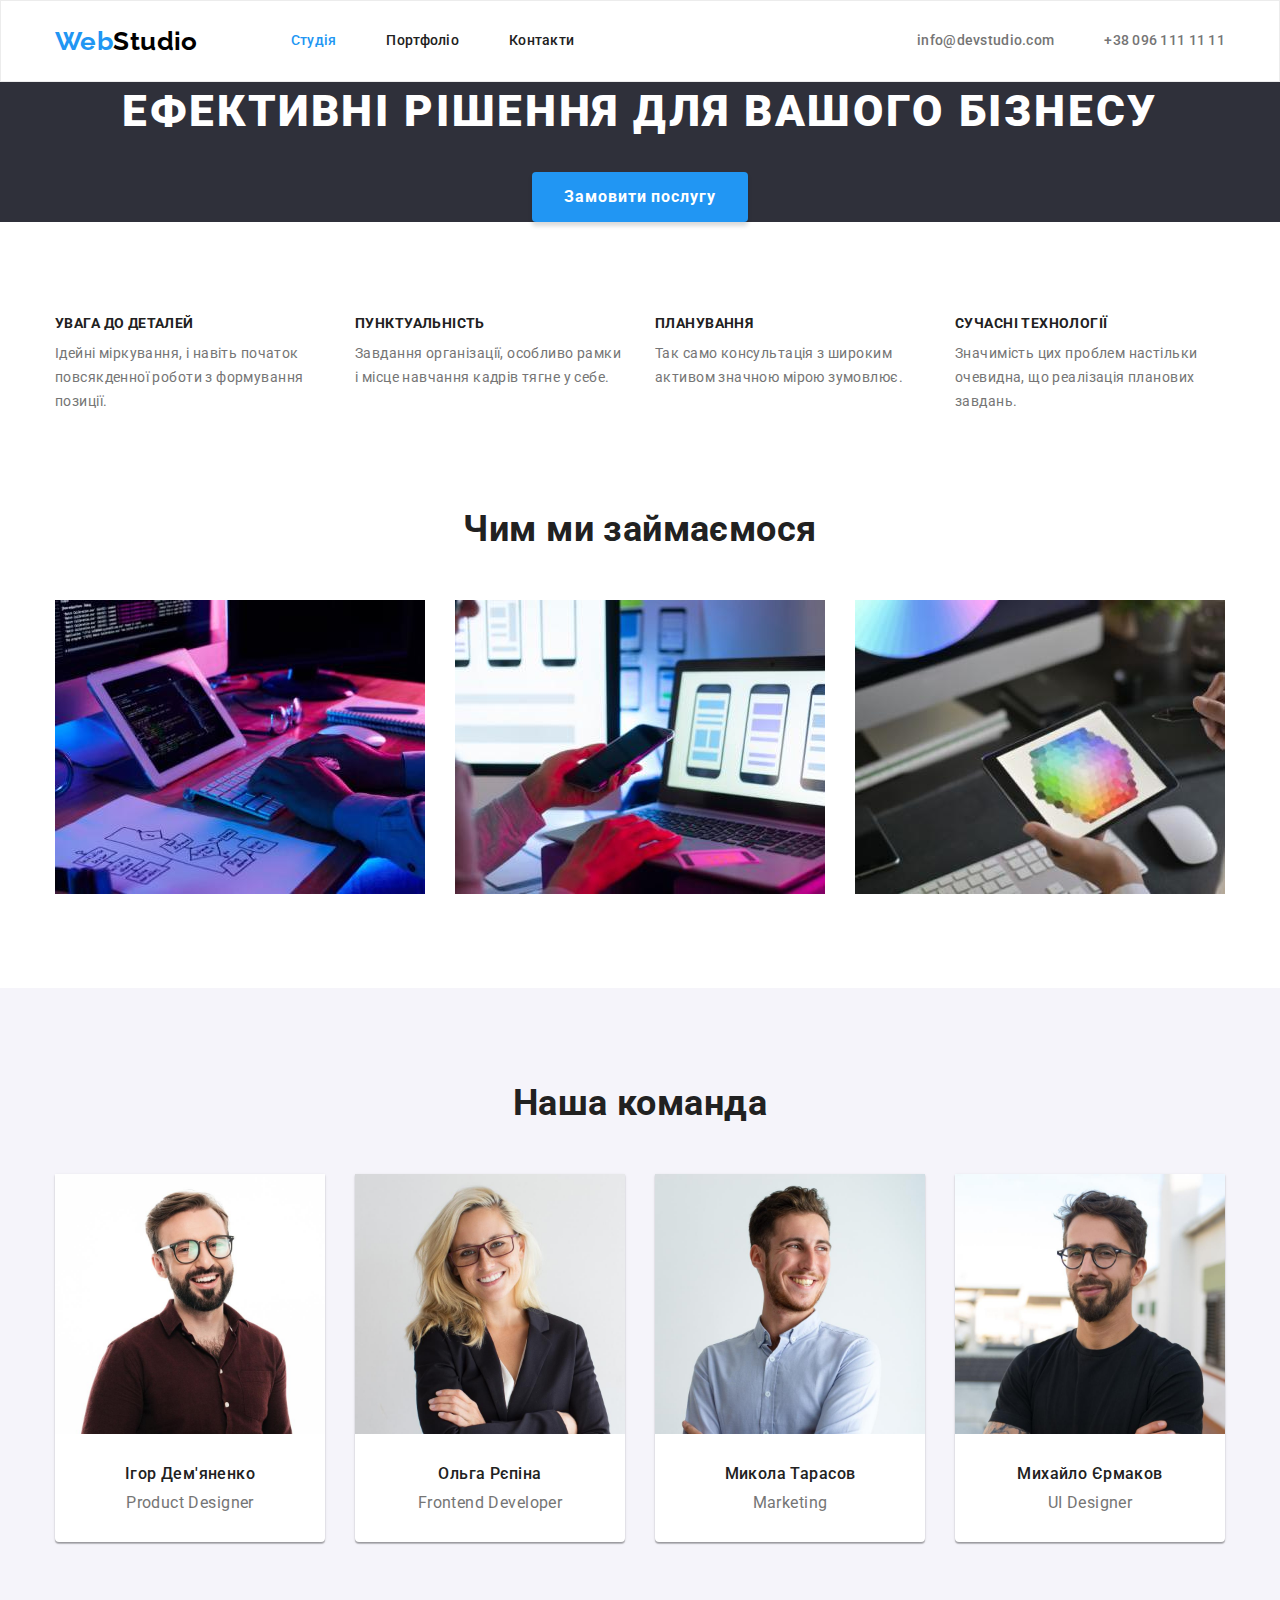
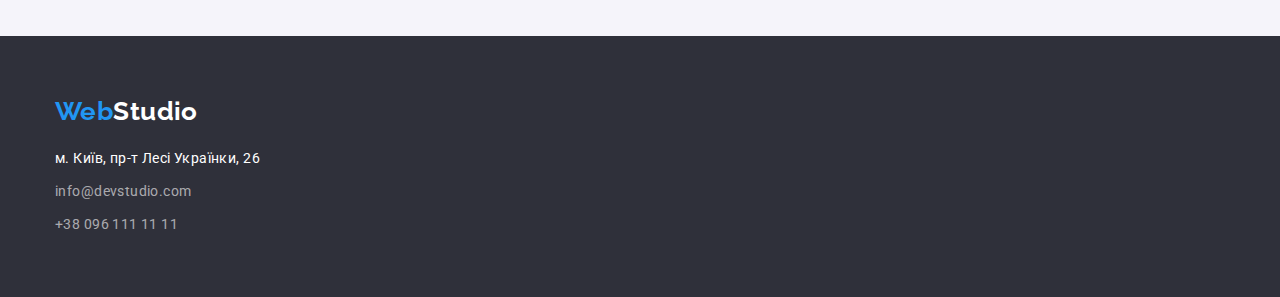
==== index.html @ d07d994d "Initial commit" ====
<!DOCTYPE html>
<html lang="uk">
  <head>
    <meta charset="UTF-8" />
    <meta http-equiv="X-UA-Compatible" content="IE=edge" />
    <meta name="viewport" content="width=device-width, initial-scale=1.0" />
    <title>Студія</title>
    <link rel="preconnect" href="https://fonts.googleapis.com" />
    <link rel="preconnect" href="https://fonts.gstatic.com" crossorigin />
    <link
      href="https://fonts.googleapis.com/css2?family=Raleway:wght@700&family=Roboto:wght@400;500;700;900&display=swap"
      rel="stylesheet"
    />
    <link
      rel="stylesheet"
      href="https://cdnjs.cloudflare.com/ajax/libs/modern-normalize/1.1.0/modern-normalize.min.css"
    />
    <link rel="stylesheet" href="./css/styles.css" />
  </head>
  <body>
    <header class="page-header">
      <div class="container main-nav">
        <nav class="nav-flex">
          <a class="logo header-logo link" lang="en" href="./index.html"
            ><span class="accent">Web</span>Studio</a
          >
          <ul class="list nav-list">
            <li>
              <a class="nav-item link current" href="./index.html">Студія</a>
            </li>
            <li>
              <a class="nav-item link" href="./portfolio.html">Портфоліо</a>
            </li>
            <li><a class="nav-item link" href="#">Контакти</a></li>
          </ul>
        </nav>
        <ul class="list auth-list">
          <li>
            <a class="auth-link link" href="mailto:info@devstudio.com"
              >info@devstudio.com</a
            >
          </li>
          <li>
            <a class="auth-link link" href="tel:+380961111111"
              >+38 096 111 11 11</a
            >
          </li>
        </ul>
      </div>
    </header>
    <main>
      <section class="hero-section">
        <div class="container">
          <h1 class="hero-title">ЕФЕКТИВНІ РІШЕННЯ ДЛЯ ВАШОГО БІЗНЕСУ</h1>
          <button class="button hero-button" type="button">
            Замовити послугу
          </button>
        </div>
      </section>
      <section class="advantages-section section">
        <div class="container">
          <h2 class="section-title visually-hidden">Переваги</h2>
          <ul class="advantages-list list">
            <li class="advantage-item">
              <h3 class="advantages-title title">УВАГА ДО ДЕТАЛЕЙ</h3>
              <p class="advantages-text">
                Ідейні міркування, і навіть початок повсякденної роботи з
                формування позиції.
              </p>
            </li>
            <li class="advantage-item">
              <h3 class="advantages-title title">ПУНКТУАЛЬНІСТЬ</h3>
              <p class="advantages-text">
                Завдання організації, особливо рамки і місце навчання кадрів
                тягне у себе.
              </p>
            </li>
            <li class="advantage-item">
              <h3 class="advantages-title title">ПЛАНУВАННЯ</h3>
              <p class="advantages-text">
                Так само консультація з широким активом значною мірою зумовлює.
              </p>
            </li>
            <li class="advantage-item">
              <h3 class="advantages-title title">СУЧАСНІ ТЕХНОЛОГІЇ</h3>
              <p class="advantages-text">
                Значимість цих проблем настільки очевидна, що реалізація
                планових завдань.
              </p>
            </li>
          </ul>
        </div>
      </section>
      <section class="section no-top-padding">
        <div class="container">
          <h2 class="section-title title">Чим ми займаємося</h2>
          <ul class="activity-list list">
            <li>
              <img
                class="image"
                src="./images/hands-on-a-keyboard.jpg"
                alt="людина друкує на клавіатурі"
                width="370"
              />
            </li>
            <li>
              <img
                class="image"
                src="./images/smartphone.jpg"
                alt="смартфон у руках"
                width="370"
              />
            </li>
            <li>
              <img
                class="image"
                src="./images/tablet.jpg"
                alt="планшет у руках"
                width="370"
              />
            </li>
          </ul>
        </div>
      </section>
      <section class="team-section section">
        <div class="container">
          <h2 class="section-title title">Наша команда</h2>
          <ul class="team-list list">
            <li class="team-card">
              <img
                class="image"
                src="./images/ihor-demianenko-portrait.jpg"
                alt="Портрет Ігоря Дем'яненка"
                width="270"
              />
              <h3 class="team-information team-title title">Ігор Дем'яненко</h3>
              <p class="team-information team-text" lang="en">
                Product Designer
              </p>
            </li>
            <li class="team-card">
              <img
                class="image"
                src="./images/olha-riepina-portrait.jpg"
                alt="Портрет Ольги Рєпіної"
                width="270"
              />
              <h3 class="team-information team-title title">Ольга Рєпіна</h3>
              <p class="team-information team-text" lang="en">
                Frontend Developer
              </p>
            </li>
            <li class="team-card">
              <img
                class="image"
                src="./images/mykola-tarasov-portrait.jpg"
                alt="Портрет Миколи Тарасова"
                width="270"
              />
              <h3 class="team-information team-title title">Микола Тарасов</h3>
              <p class="team-information team-text" lang="en">Marketing</p>
            </li>
            <li class="team-card">
              <img
                class="image"
                src="./images/mykhailo-yermakov-portrait.jpg"
                alt="Портрет Михайла Єрмакова"
                width="270"
              />
              <h3 class="team-information team-title title">Михайло Єрмаков</h3>
              <p class="team-information team-text" lang="en">UI Designer</p>
            </li>
          </ul>
        </div>
      </section>
    </main>
    <footer class="page-footer">
      <div class="container">
        <a class="logo footer-logo link" lang="en" href="./index.html"
          ><span class="accent">Web</span>Studio</a
        >
        <address>
          <ul class="list">
            <li class="address-item">
              <a
                class="address-link map link"
                href="https://goo.gl/maps/yozrQYHjD53a8zxV6"
                target="_blank"
                rel="noopener noreferrer nofollow"
                >м. Київ, пр-т Лесі Українки, 26</a
              >
            </li>
            <li class="address-item">
              <a
                class="address-link contact link"
                href="mailto:info@devstudio.com"
                >info@devstudio.com</a
              >
            </li>
            <li class="address-item">
              <a class="address-link contact link" href="tel:+380961111111"
                >+38 096 111 11 11</a
              >
            </li>
          </ul>
        </address>
      </div>
    </footer>
  </body>
</html>
---- css/styles.css ----
:root {
  --primary-color: #757575;
  --secondary-color: #212121;
  --dark-background-color: #2f303a;
  --light-background-color: #f5f4fa;
  --brand-color: #2196f3;
  --white-color: #ffffff;
  --black-color: #000000;
  --hero-button-accent: #188ce8;
  --transparent-color: rgba(255, 255, 255, 0.6);
  --hero-button-shadow: rgba(0, 0, 0, 0.15);
  --button-strong-shadow: rgba(0, 0, 0, 0.1);
  --button-middle-shadow: rgba(0, 0, 0, 0.08);
  --button-light-shadow: rgba(0, 0, 0, 0.12);
  --secondary-font-size: 16px;
  --primary-line-height: 1.14;
  --secondary-line-height: 1.19;
  --secondary-letter-spacing: 0.06em;
}

body {
  font-family: 'roboto', sans-serif;
  font-size: 14px;
  color: var(--primary-color);
  background-color: var(--white-color);
  letter-spacing: 0.03em;
}

.link {
  text-decoration: none;
}

.list {
  margin: 0;
  padding: 0;
  list-style: none;
}

.button {
  cursor: pointer;
}

h1,
h2,
h3,
h4,
h5,
h6 {
  margin: 0;
}

.image {
  display: block;
}

.title {
  color: var(--secondary-color);
}

.section-title {
  margin-bottom: 50px;
  text-align: center;
  font-size: 36px;
  line-height: 1.17;
}

.visually-hidden {
  position: absolute;
  white-space: nowrap;
  width: 1px;
  height: 1px;
  overflow: hidden;
  border: 0;
  padding: 0;
  clip: rect(0 0 0 0);
  clip-path: inset(50%);
  margin: -1px;
}

.container {
  width: 1200px;
  padding-left: 15px;
  padding-right: 15px;
  margin: 0 auto;
  outline: black;
}

.section {
  padding-top: 94px;
  padding-bottom: 94px;
}

.no-top-padding {
  padding-top: 0;
}
/* header*/

.page-header {
  border: 1px solid #ececec;
}

/*logo*/

.logo {
  font-family: 'Raleway', sans-serif;
  font-weight: 700;
  font-size: 26px;
  line-height: var(--secondary-line-height);
}
.header-logo {
  color: var(--black-color);
}

.logo .accent {
  color: var(--brand-color);
}

/* nav */

.main-nav {
  display: flex;
  align-items: center;
}

.nav-flex {
  display: flex;
  align-items: center;
}

.nav-list {
  display: flex;
  gap: 50px;
  margin-left: 93px;
}

.nav-item {
  display: block;
  padding-top: 32px;
  padding-bottom: 32px;
  font-weight: 500;
  line-height: var(--primary-line-height);
  letter-spacing: 0.02em;
  color: var(--secondary-color);
}
.current {
  color: var(--brand-color);
}
.nav-item:hover,
.nav-item:focus {
  color: var(--brand-color);
}
/*auth */

.auth-list {
  display: flex;
  gap: 50px;
  margin-left: auto;
}

.auth-link {
  display: block;
  padding-top: 32px;
  padding-bottom: 32px;
  font-weight: 500;
  line-height: var(--primary-line-height);
  letter-spacing: 0.02em;
  color: var(--primary-color);
}

.auth-link:hover,
.auth-link:focus {
  color: var(--brand-color);
}
/* main */
/* hero */

.hero-section {
  background-color: var(--dark-background-color);
  text-align: center;
}

.hero-title {
  margin-top: 0;
  margin-bottom: 30px;
  font-weight: 900;
  font-size: 44px;
  line-height: 1.36;
  letter-spacing: var(--secondary-letter-spacing);
  text-transform: uppercase;
  color: var(--white-color);
}

.hero-button {
  display: inline-block;
  border-radius: 4px;
  min-width: 216px;
  padding: 10px 32px;
  font-family: inherit;
  font-weight: 700;
  font-size: var(--secondary-font-size);
  line-height: 1.88;
  letter-spacing: var(--secondary-letter-spacing);
  color: var(--white-color);
  background-color: var(--brand-color);
  border: none;
  box-shadow: 0px 4px 4px var(--hero-button-shadow);
}

.hero-button:hover,
.hero-button:focus {
  background-color: var(--hero-button-accent);
}

/* advantages */

.advantages-list {
  display: flex;
  gap: 30px;
}

.advantage-item {
  width: calc((100% - 90px) / 4);
}

.advantages-title {
  margin-bottom: 10px;
  font-size: 14px;
  line-height: var(--primary-line-height);
  text-transform: uppercase;
}

.advantages-text {
  margin: 0;
  line-height: 1.71;
}

/* activities*/

.activity-list {
  display: flex;
  gap: 30px;
}

/* team */

.team-list {
  display: flex;
  gap: 30px;
}

.team-section {
  background-color: var(--light-background-color);
}
.team-card {
  width: calc((100% - 90px) / 4);
  text-align: center;
  background-color: var(--white-color);
  padding-bottom: 30px;
  box-shadow: 0px 1px 3px rgba(0, 0, 0, 0.12), 0px 1px 1px rgba(0, 0, 0, 0.14),
    0px 2px 1px rgba(0, 0, 0, 0.2);
  border-radius: 0px 0px 4px 4px;
}

.team-information {
  font-size: var(--secondary-font-size);
  line-height: var(--secondary-line-height);
}

.team-title {
  margin-top: 30px;
  margin-bottom: 10px;
  font-weight: 500;
}

.team-text {
  margin-top: 0;
  margin-bottom: 0;
}

/*footer*/

.page-footer {
  padding-top: 60px;
  padding-bottom: 60px;
  background-color: var(--dark-background-color);
}

.footer-logo {
  display: inline-block;
  margin-bottom: 20px;
  color: var(--white-color);
}

.address-link {
  display: inline-block;
  font-style: normal;
  line-height: 1.71;
  color: var(--white-color);
}

.address-item {
  margin-bottom: 9px;
}

.address-item:last-child {
  margin-bottom: 0;
}

.contact {
  color: var(--transparent-color);
}

.address-link:hover,
.address-link:focus {
  color: var(--brand-color);
}

/* portfolio */

.button-list {
  display: flex;
  justify-content: center;
  gap: 8px;
  margin-bottom: 50px;
}

.list-button {
  display: inline-block;
  border-radius: 4px;
  padding: 6px 22px;
  font-family: inherit;
  font-weight: 500;
  font-size: var(--secondary-font-size);
  line-height: 1.63;
  letter-spacing: inherit;
  color: var(--secondary-color);
  background-color: var(--light-background-color);
  border: none;
}

.list-button:hover,
.list-button:focus {
  padding-left: 25px;
  padding-right: 25px;
  color: var(--white-color);
  background-color: var(--brand-color);
  box-shadow: 0px 3px 1px var(--button-strong-shadow),
    0px 1px 2px var(--button-middle-shadow),
    0px 2px 2px var(--button-light-shadow);
}

.work-list {
  display: flex;
  flex-wrap: wrap;
  gap: 30px;
}

.work-item {
  width: calc((100% - 60px) / 3);
  padding-bottom: 20px;
}

.work-title {
  margin-bottom: 4px;
  font-size: 18px;
  line-height: 2;
  letter-spacing: var(--secondary-letter-spacing);
}

.work-text {
  margin-top: 0;
  margin-bottom: 0;
  font-size: var(--secondary-font-size);
  line-height: 1.88;
}

.work-border {
  border: 1px solid #eeeeee;
  border-top: none;
  padding: 20px 24px;
}
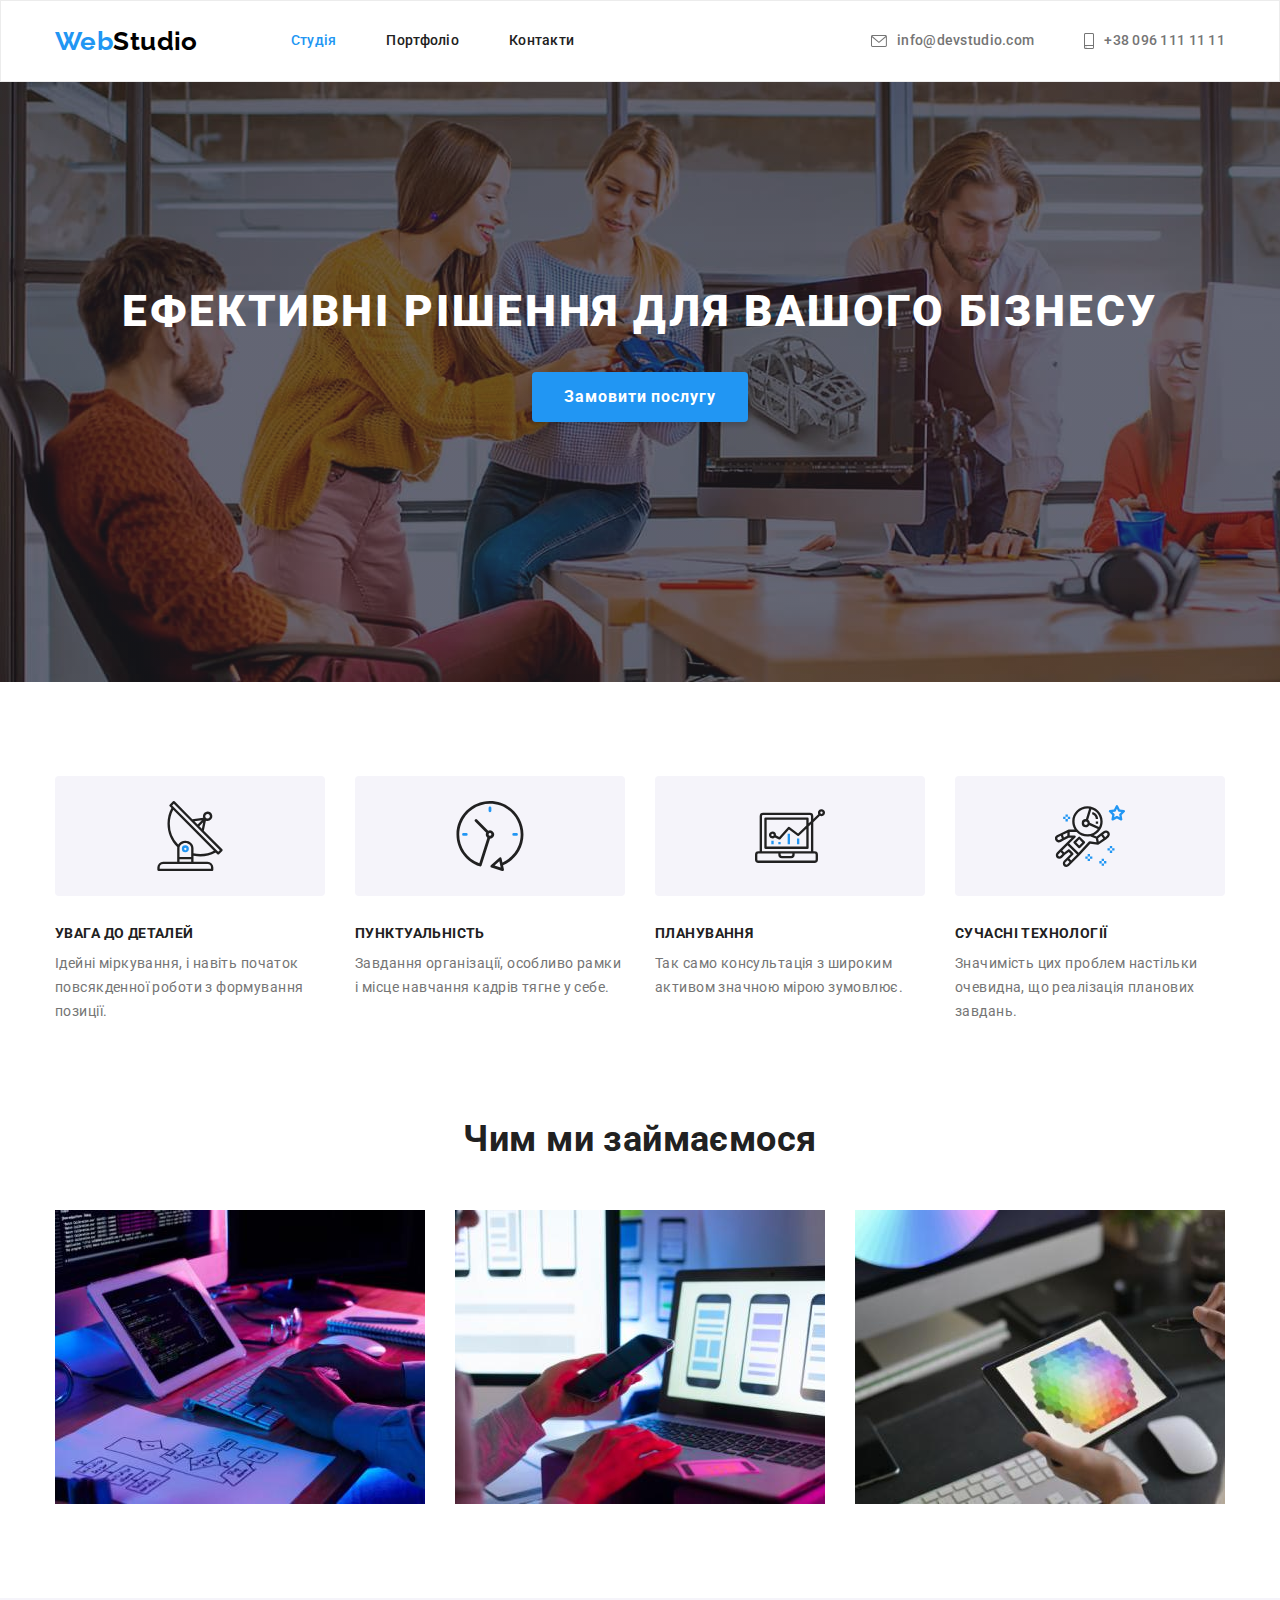
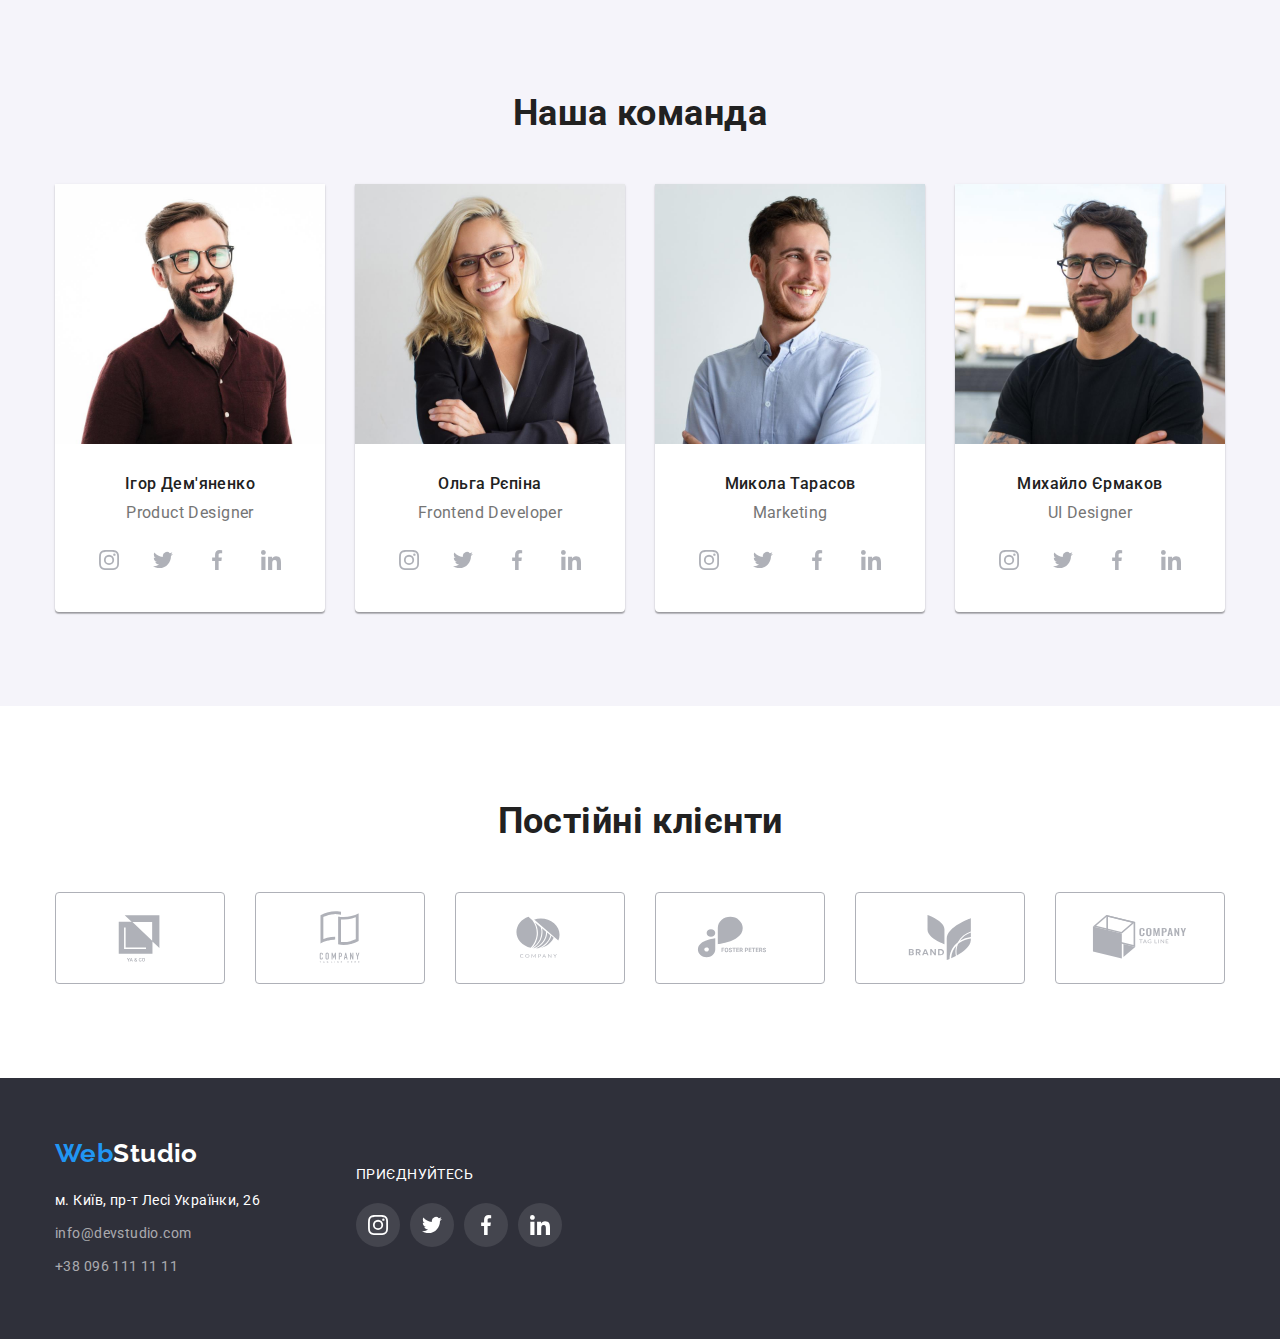
==== commit 19632327: "Додає іконки в inline svg" ====
--- a/index.html
+++ b/index.html
@@ -35,14 +35,20 @@
           </ul>
         </nav>
         <ul class="list auth-list">
-          <li>
-            <a class="auth-link link" href="mailto:info@devstudio.com"
-              >info@devstudio.com</a
+          <li class="auth-item">
+            <a class="auth-link link" href="mailto:info@devstudio.com">
+              <svg class="auth-icon" width="16" height="12">
+                <use href="./images/symbol-defs.svg#icon-envelope"></use>
+              </svg>
+              info@devstudio.com</a
             >
           </li>
-          <li>
-            <a class="auth-link link" href="tel:+380961111111"
-              >+38 096 111 11 11</a
+          <li class="auth-item">
+            <a class="auth-link link" href="tel:+380961111111">
+              <svg class="auth-icon" width="10" height="16">
+                <use href="./images/symbol-defs.svg#icon-smartphone"></use>
+              </svg>
+              +38 096 111 11 11</a
             >
           </li>
         </ul>
@@ -62,6 +68,11 @@
           <h2 class="section-title visually-hidden">Переваги</h2>
           <ul class="advantages-list list">
             <li class="advantage-item">
+              <div class="thumb">
+                <svg width="70" height="70">
+                  <use href="./images/symbol-defs.svg#icon-antenna"></use>
+                </svg>
+              </div>
               <h3 class="advantages-title title">УВАГА ДО ДЕТАЛЕЙ</h3>
               <p class="advantages-text">
                 Ідейні міркування, і навіть початок повсякденної роботи з
@@ -69,6 +80,11 @@
               </p>
             </li>
             <li class="advantage-item">
+              <div class="thumb">
+                <svg width="70" height="70">
+                  <use href="./images/symbol-defs.svg#icon-clock"></use>
+                </svg>
+              </div>
               <h3 class="advantages-title title">ПУНКТУАЛЬНІСТЬ</h3>
               <p class="advantages-text">
                 Завдання організації, особливо рамки і місце навчання кадрів
@@ -76,12 +92,22 @@
               </p>
             </li>
             <li class="advantage-item">
+              <div class="thumb">
+                <svg width="70" height="70">
+                  <use href="./images/symbol-defs.svg#icon-diagram"></use>
+                </svg>
+              </div>
               <h3 class="advantages-title title">ПЛАНУВАННЯ</h3>
               <p class="advantages-text">
                 Так само консультація з широким активом значною мірою зумовлює.
               </p>
             </li>
             <li class="advantage-item">
+              <div class="thumb">
+                <svg width="70" height="70">
+                  <use href="./images/symbol-defs.svg#icon-astronaut"></use>
+                </svg>
+              </div>
               <h3 class="advantages-title title">СУЧАСНІ ТЕХНОЛОГІЇ</h3>
               <p class="advantages-text">
                 Значимість цих проблем настільки очевидна, що реалізація
@@ -137,6 +163,36 @@
               <p class="team-information team-text" lang="en">
                 Product Designer
               </p>
+              <ul class="list social-network-list">
+                <li>
+                  <a class="link social-network-link" href="">
+                    <svg class="social-network-icon" width="20" height="20">
+                      <use href="./images/symbol-defs.svg#icon-instagram"></use>
+                    </svg>
+                  </a>
+                </li>
+                <li>
+                  <a class="link social-network-link" href="">
+                    <svg class="social-network-icon" width="20" height="20">
+                      <use href="./images/symbol-defs.svg#icon-twitter"></use>
+                    </svg>
+                  </a>
+                </li>
+                <li>
+                  <a class="link social-network-link" href="">
+                    <svg class="social-network-icon" width="20" height="20">
+                      <use href="./images/symbol-defs.svg#icon-facebook"></use>
+                    </svg>
+                  </a>
+                </li>
+                <li>
+                  <a class="link social-network-link" href="">
+                    <svg class="social-network-icon" width="20" height="20">
+                      <use href="./images/symbol-defs.svg#icon-linkedin"></use>
+                    </svg>
+                  </a>
+                </li>
+              </ul>
             </li>
             <li class="team-card">
               <img
@@ -149,6 +205,36 @@
               <p class="team-information team-text" lang="en">
                 Frontend Developer
               </p>
+              <ul class="list social-network-list">
+                <li>
+                  <a class="link social-network-link" href="">
+                    <svg class="social-network-icon" width="20" height="20">
+                      <use href="./images/symbol-defs.svg#icon-instagram"></use>
+                    </svg>
+                  </a>
+                </li>
+                <li>
+                  <a class="link social-network-link" href="">
+                    <svg class="social-network-icon" width="20" height="20">
+                      <use href="./images/symbol-defs.svg#icon-twitter"></use>
+                    </svg>
+                  </a>
+                </li>
+                <li>
+                  <a class="link social-network-link" href="">
+                    <svg class="social-network-icon" width="20" height="20">
+                      <use href="./images/symbol-defs.svg#icon-facebook"></use>
+                    </svg>
+                  </a>
+                </li>
+                <li>
+                  <a class="link social-network-link" href="">
+                    <svg class="social-network-icon" width="20" height="20">
+                      <use href="./images/symbol-defs.svg#icon-linkedin"></use>
+                    </svg>
+                  </a>
+                </li>
+              </ul>
             </li>
             <li class="team-card">
               <img
@@ -159,6 +245,36 @@
               />
               <h3 class="team-information team-title title">Микола Тарасов</h3>
               <p class="team-information team-text" lang="en">Marketing</p>
+              <ul class="list social-network-list">
+                <li>
+                  <a class="link social-network-link" href="">
+                    <svg class="social-network-icon" width="20" height="20">
+                      <use href="./images/symbol-defs.svg#icon-instagram"></use>
+                    </svg>
+                  </a>
+                </li>
+                <li>
+                  <a class="link social-network-link" href="">
+                    <svg class="social-network-icon" width="20" height="20">
+                      <use href="./images/symbol-defs.svg#icon-twitter"></use>
+                    </svg>
+                  </a>
+                </li>
+                <li>
+                  <a class="link social-network-link" href="">
+                    <svg class="social-network-icon" width="20" height="20">
+                      <use href="./images/symbol-defs.svg#icon-facebook"></use>
+                    </svg>
+                  </a>
+                </li>
+                <li>
+                  <a class="link social-network-link" href="">
+                    <svg class="social-network-icon" width="20" height="20">
+                      <use href="./images/symbol-defs.svg#icon-linkedin"></use>
+                    </svg>
+                  </a>
+                </li>
+              </ul>
             </li>
             <li class="team-card">
               <img
@@ -169,41 +285,156 @@
               />
               <h3 class="team-information team-title title">Михайло Єрмаков</h3>
               <p class="team-information team-text" lang="en">UI Designer</p>
+              <ul class="list social-network-list">
+                <li>
+                  <a class="link social-network-link" href="">
+                    <svg class="social-network-icon" width="20" height="20">
+                      <use href="./images/symbol-defs.svg#icon-instagram"></use>
+                    </svg>
+                  </a>
+                </li>
+                <li>
+                  <a class="link social-network-link" href="">
+                    <svg class="social-network-icon" width="20" height="20">
+                      <use href="./images/symbol-defs.svg#icon-twitter"></use>
+                    </svg>
+                  </a>
+                </li>
+                <li>
+                  <a class="link social-network-link" href="">
+                    <svg class="social-network-icon" width="20" height="20">
+                      <use href="./images/symbol-defs.svg#icon-facebook"></use>
+                    </svg>
+                  </a>
+                </li>
+                <li>
+                  <a class="link social-network-link" href="">
+                    <svg class="social-network-icon" width="20" height="20">
+                      <use href="./images/symbol-defs.svg#icon-linkedin"></use>
+                    </svg>
+                  </a>
+                </li>
+              </ul>
+            </li>
+          </ul>
+        </div>
+      </section>
+      <section class="clients-section section">
+        <div class="container">
+          <h2 class="section-title title">Постійні клієнти</h2>
+          <ul class="clients-list list">
+            <li>
+              <a class="link client-thumb" href="">
+                <svg class="client-icon" width="106" height="60">
+                  <use href="./images/symbol-defs.svg#icon-client-1"></use>
+                </svg>
+              </a>
+            </li>
+            <li>
+              <a class="link client-thumb" href="">
+                <svg class="client-icon" width="106" height="60">
+                  <use href="./images/symbol-defs.svg#icon-client-2"></use>
+                </svg>
+              </a>
+            </li>
+            <li>
+              <a class="link client-thumb" href="">
+                <svg class="client-icon" width="106" height="60">
+                  <use href="./images/symbol-defs.svg#icon-client-3"></use>
+                </svg>
+              </a>
+            </li>
+            <li>
+              <a class="link client-thumb" href="">
+                <svg class="client-icon" width="106" height="60">
+                  <use href="./images/symbol-defs.svg#icon-client-4"></use>
+                </svg>
+              </a>
+            </li>
+            <li>
+              <a class="link client-thumb" href="">
+                <svg class="client-icon" width="106" height="60">
+                  <use href="./images/symbol-defs.svg#icon-client-5"></use>
+                </svg>
+              </a>
+            </li>
+            <li>
+              <a class="link client-thumb" href="">
+                <svg class="client-icon" width="106" height="60">
+                  <use href="./images/symbol-defs.svg#icon-client-6"></use>
+                </svg>
+              </a>
             </li>
           </ul>
         </div>
       </section>
     </main>
     <footer class="page-footer">
-      <div class="container">
-        <a class="logo footer-logo link" lang="en" href="./index.html"
-          ><span class="accent">Web</span>Studio</a
-        >
-        <address>
-          <ul class="list">
-            <li class="address-item">
-              <a
-                class="address-link map link"
-                href="https://goo.gl/maps/yozrQYHjD53a8zxV6"
-                target="_blank"
-                rel="noopener noreferrer nofollow"
-                >м. Київ, пр-т Лесі Українки, 26</a
-              >
-            </li>
-            <li class="address-item">
-              <a
-                class="address-link contact link"
-                href="mailto:info@devstudio.com"
-                >info@devstudio.com</a
-              >
-            </li>
-            <li class="address-item">
-              <a class="address-link contact link" href="tel:+380961111111"
-                >+38 096 111 11 11</a
-              >
-            </li>
-          </ul>
-        </address>
+      <div class="container footer-main">
+        <div class="footer-section address-section">
+          <a class="logo footer-logo link" lang="en" href="./index.html"
+            ><span class="accent">Web</span>Studio</a
+          >
+          <address>
+            <ul class="list">
+              <li class="address-item">
+                <a
+                  class="address-link map link"
+                  href="https://goo.gl/maps/yozrQYHjD53a8zxV6"
+                  target="_blank"
+                  rel="noopener noreferrer nofollow"
+                  >м. Київ, пр-т Лесі Українки, 26</a
+                >
+              </li>
+              <li class="address-item">
+                <a
+                  class="address-link contact link"
+                  href="mailto:info@devstudio.com"
+                  >info@devstudio.com</a
+                >
+              </li>
+              <li class="address-item">
+                <a class="address-link contact link" href="tel:+380961111111"
+                  >+38 096 111 11 11</a
+                >
+              </li>
+            </ul>
+          </address>
+        </div>
+
+        <div class="footer-section social-networks-section">
+          <p class="social-networks-title">приєднуйтесь</p>
+          <ul class="list social-network-list">
+            <li>
+              <a class="footer-network-link link" href="">
+                <svg class="footer-network-icon" width="20" height="20">
+                  <use href="./images/symbol-defs.svg#icon-instagram"></use>
+                </svg>
+              </a>
+            </li>
+            <li>
+              <a class="footer-network-link link" href="">
+                <svg class="footer-network-icon" width="20" height="20">
+                  <use href="./images/symbol-defs.svg#icon-twitter"></use>
+                </svg>
+              </a>
+            </li>
+            <li>
+              <a class="footer-network-link link" href="">
+                <svg class="footer-network-icon" width="20" height="20">
+                  <use href="./images/symbol-defs.svg#icon-facebook"></use>
+                </svg>
+              </a>
+            </li>
+            <li>
+              <a class="footer-network-link link" href="">
+                <svg class="footer-network-icon" width="20" height="20">
+                  <use href="./images/symbol-defs.svg#icon-linkedin"></use>
+                </svg>
+              </a>
+            </li>
+          </ul>
+        </div>
       </div>
     </footer>
   </body>
--- a/css/styles.css
+++ b/css/styles.css
@@ -158,7 +158,9 @@
 }
 
 .auth-link {
-  display: block;
+  display: flex;
+  gap: 10px;
+  align-items: center;
   padding-top: 32px;
   padding-bottom: 32px;
   font-weight: 500;
@@ -171,10 +173,31 @@
 .auth-link:focus {
   color: var(--brand-color);
 }
+.auth-icon {
+  fill: var(--primary-color);
+}
+.auth-link:hover .auth-icon,
+.auth-link:focus .auth-icon {
+  fill: var(--brand-color);
+}
+
 /* main */
 /* hero */
 
 .hero-section {
+  height: 600px;
+  max-width: 1600px;
+  margin-left: auto;
+  margin-right: auto;
+  padding-top: 200px;
+  padding-bottom: 200px;
+  background-image: linear-gradient(
+      rgba(47, 48, 58, 0.4),
+      rgba(47, 48, 58, 0.4)
+    ),
+    url(../images/group-of-people.jpg);
+  background-size: cover;
+  background-repeat: no-repeat;
   background-color: var(--dark-background-color);
   text-align: center;
 }
@@ -222,6 +245,17 @@
   width: calc((100% - 90px) / 4);
 }
 
+.thumb {
+  display: flex;
+  width: 270px;
+  height: 120px;
+  background: #f5f4fa;
+  border-radius: 4px;
+  justify-content: center;
+  align-items: center;
+  margin-bottom: 30px;
+}
+
 .advantages-title {
   margin-bottom: 10px;
   font-size: 14px;
@@ -274,10 +308,82 @@
 
 .team-text {
   margin-top: 0;
-  margin-bottom: 0;
+  margin-bottom: 16px;
+}
+
+.social-network-list {
+  display: flex;
+  justify-content: center;
+  align-items: center;
+  gap: 10px;
+}
+
+.social-network-link {
+  display: flex;
+  width: 44px;
+  height: 44px;
+  justify-content: center;
+  align-items: center;
+}
+
+.social-network-icon {
+  fill: #afb1b8;
+}
+
+.social-network-link:hover,
+.social-network-link:focus {
+  background-color: var(--brand-color);
+  border-radius: 50%;
+}
+
+.social-network-link:hover .social-network-icon,
+.social-network-link:focus .social-network-icon {
+  fill: var(--white-color);
+}
+
+/* clients */
+
+.clients-list {
+  display: flex;
+  justify-content: center;
+  gap: 30px;
+}
+
+.client-thumb {
+  display: flex;
+  justify-content: center;
+  align-items: center;
+  gap: 30px;
+  width: 170px;
+  height: 92px;
+  border: 1px solid #afb1b8;
+  border-radius: 4px;
+}
+
+.client-icon {
+  fill: #afb1b8;
+}
+
+.client-thumb:hover,
+.client-thumb:focus {
+  border-color: var(--brand-color);
+}
+
+.client-thumb:hover .client-icon,
+.client-thumb:focus .client-icon {
+  fill: var(--brand-color);
 }
 
 /*footer*/
+
+.footer-main {
+  display: flex;
+  gap: 70px;
+}
+
+.address-section {
+  min-width: 231px;
+}
 
 .page-footer {
   padding-top: 60px;
@@ -313,6 +419,39 @@
 .address-link:hover,
 .address-link:focus {
   color: var(--brand-color);
+}
+
+/* social networks */
+
+.social-networks-section {
+  margin-top: 15px;
+}
+
+.social-networks-title {
+  margin-bottom: 20px;
+  font-size: 14px;
+  line-height: var(--primary-line-height);
+  text-transform: uppercase;
+  color: var(--white-color);
+}
+
+.footer-network-link {
+  display: flex;
+  width: 44px;
+  height: 44px;
+  justify-content: center;
+  align-items: center;
+  background-color: rgba(255, 255, 255, 0.1);
+  border-radius: 50%;
+}
+
+.footer-network-icon {
+  fill: var(--white-color);
+}
+
+.footer-network-link:hover,
+.footer-network-link:focus {
+  background-color: var(--brand-color);
 }
 
 /* portfolio */
@@ -357,7 +496,12 @@
 
 .work-item {
   width: calc((100% - 60px) / 3);
-  padding-bottom: 20px;
+}
+
+.work-item:hover,
+.work-item:focus {
+  box-shadow: 0px 1px 1px rgba(0, 0, 0, 0.12), 0px 4px 4px rgba(0, 0, 0, 0.06),
+    1px 4px 6px rgba(0, 0, 0, 0.16);
 }
 
 .work-title {
@@ -372,6 +516,7 @@
   margin-bottom: 0;
   font-size: var(--secondary-font-size);
   line-height: 1.88;
+  color: var(--primary-color);
 }
 
 .work-border {
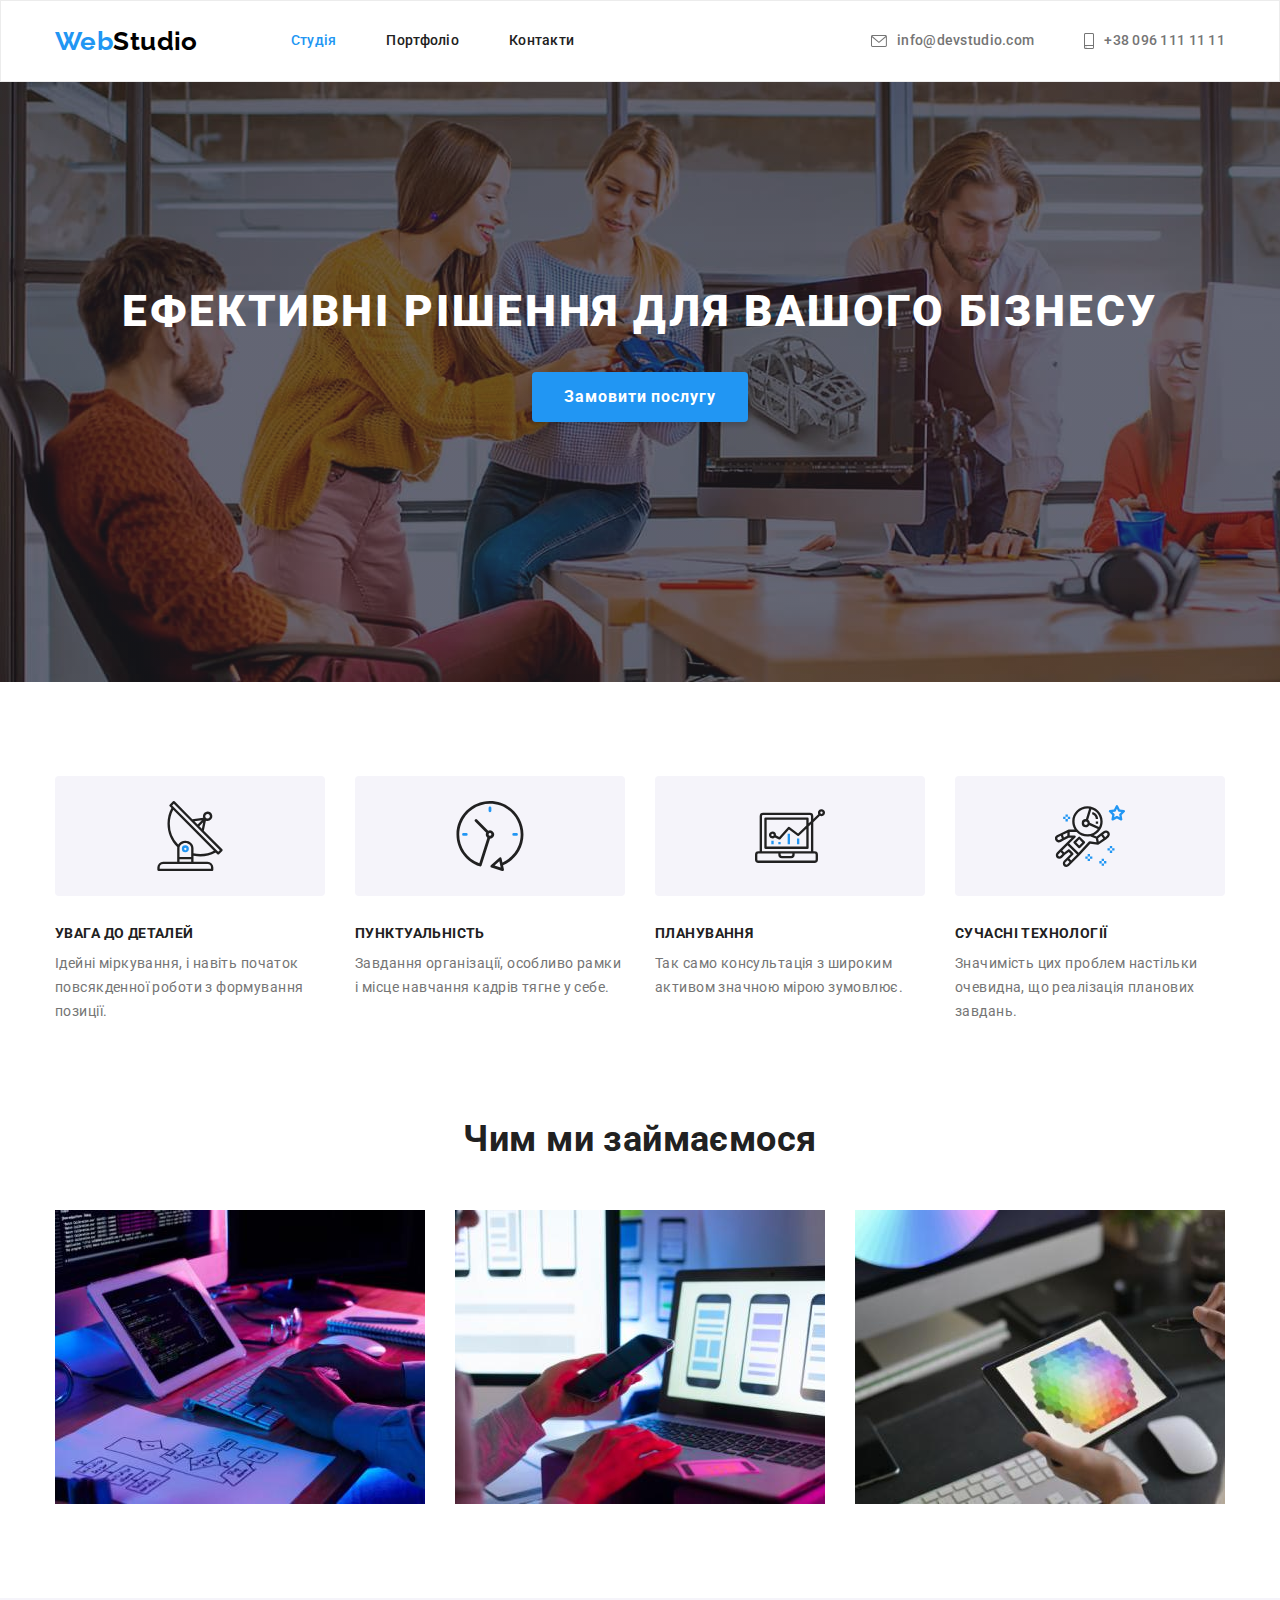
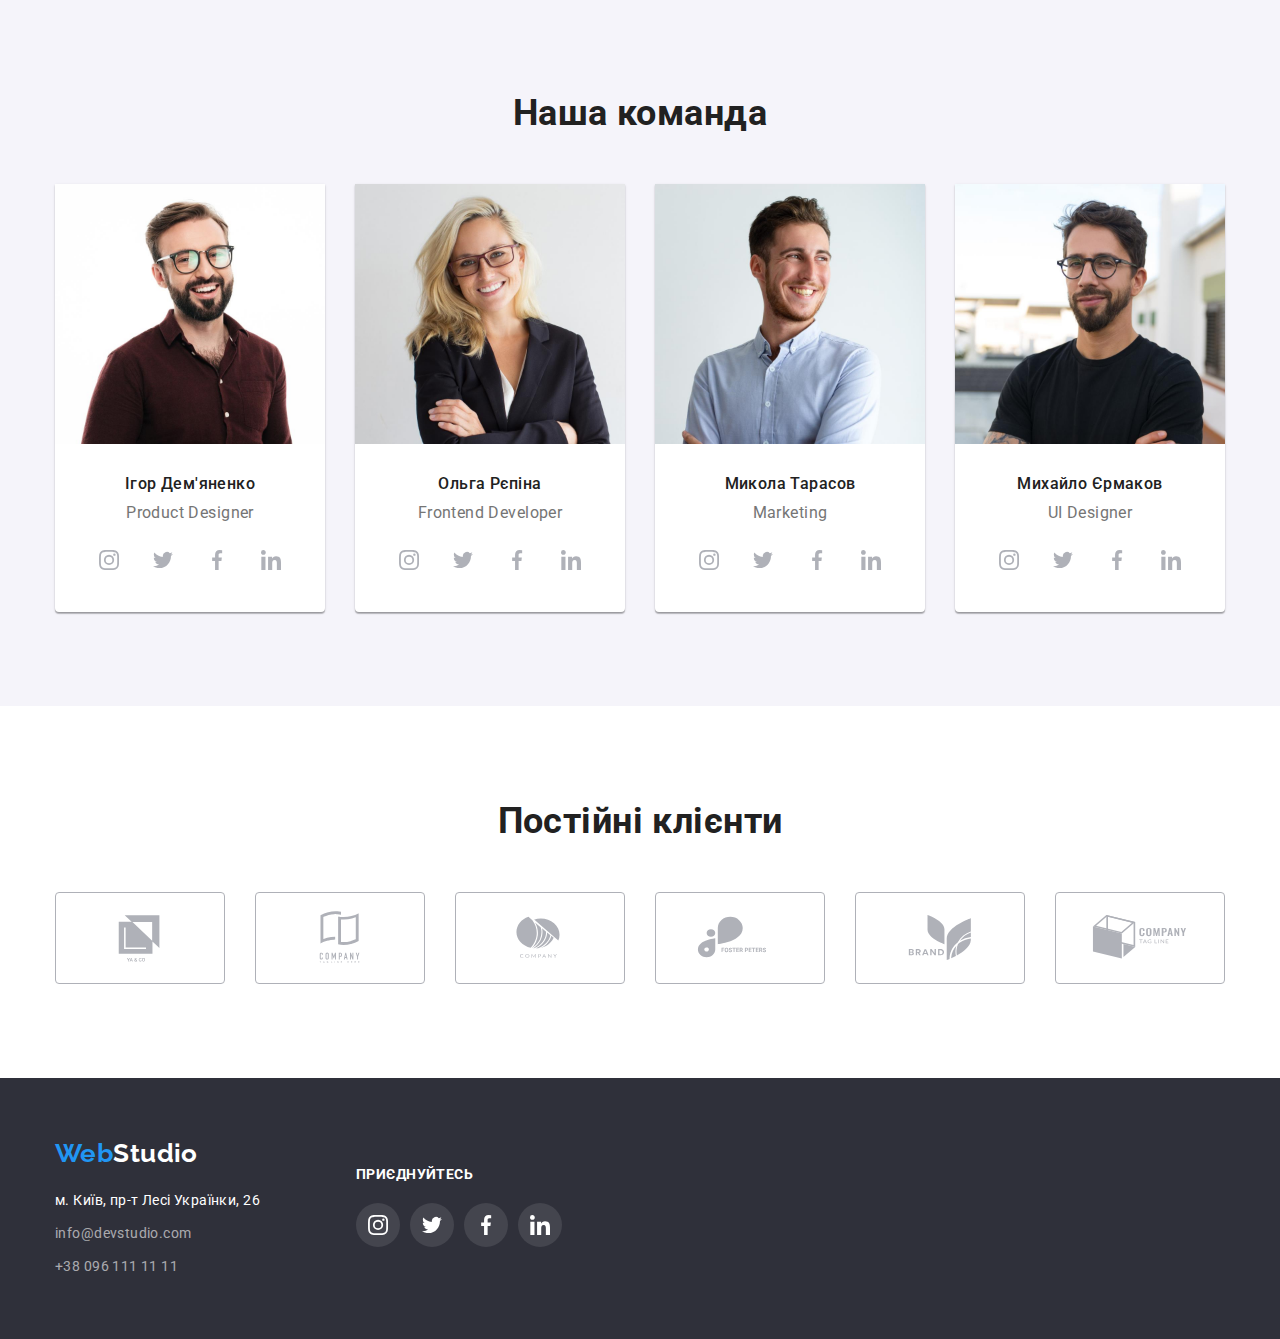
==== commit f7da03af: "Змінює назву класу в футері" ====
--- a/index.html
+++ b/index.html
@@ -403,7 +403,7 @@
         </div>
 
         <div class="footer-section social-networks-section">
-          <p class="social-networks-title">приєднуйтесь</p>
+          <p class="social-networks-text">приєднуйтесь</p>
           <ul class="list social-network-list">
             <li>
               <a class="footer-network-link link" href="">
--- a/css/styles.css
+++ b/css/styles.css
@@ -427,9 +427,10 @@
   margin-top: 15px;
 }
 
-.social-networks-title {
+.social-networks-text {
   margin-bottom: 20px;
   font-size: 14px;
+  font-weight: 700;
   line-height: var(--primary-line-height);
   text-transform: uppercase;
   color: var(--white-color);
